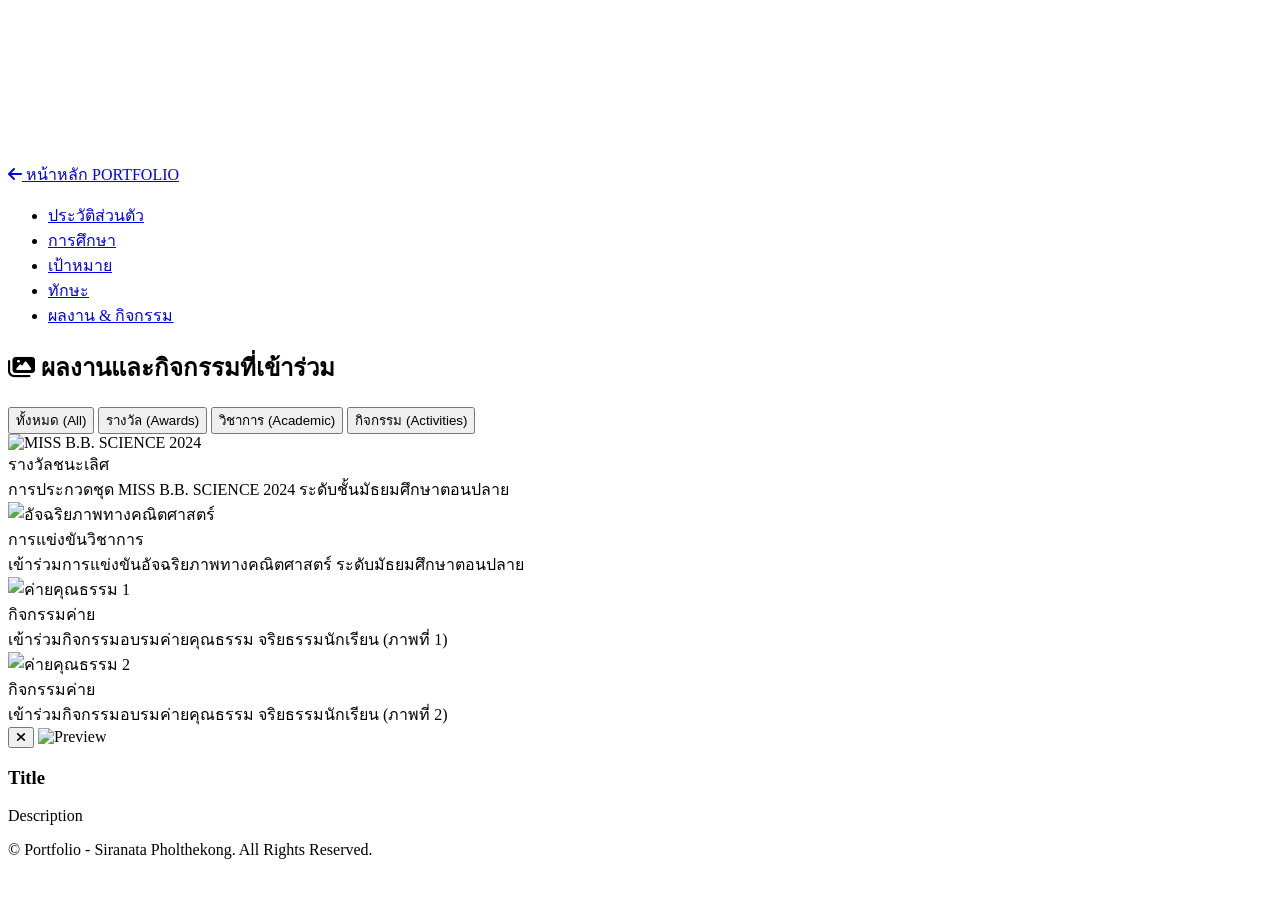
==== activities.html @ c655f11d "Create activities.html" ====
<!DOCTYPE html> <html lang="th"> <head>
<meta charset="UTF-8">
<meta name="viewport" content="width=device-width, initial-scale=1.0">

<title>ผลงานและกิจกรรม - Siranata Pholthekong</title>

<link rel="preconnect" href="https://fonts.googleapis.com">
<link rel="preconnect" href="https://fonts.gstatic.com" crossorigin>

<link href="https://fonts.googleapis.com/css2?family=Cinzel:wght@600;700;800&family=Prompt:ital,wght@0,300;0,400;0,500;0,600;0,700;1,300;1,400&display=swap" rel="stylesheet">

<link rel="stylesheet"
      href="https://cdnjs.cloudflare.com/ajax/libs/font-awesome/6.4.0/css/all.min.css">

<link rel="stylesheet" href="style.css">

</head> <body> <div class="ambient-bg"></div> <canvas id="particleCanvas"></canvas> <header>
<div class="header-left">

    <a href="index.html" class="back-btn">
        <i class="fa-solid fa-arrow-left"></i>
        หน้าหลัก
    </a>

    <a href="index.html" class="logo">
        PORTFOLIO
    </a>

</div>

<ul class="nav-links">

    <li><a href="profile.html">ประวัติส่วนตัว</a></li>
    <li><a href="education.html">การศึกษา</a></li>
    <li><a href="target.html">เป้าหมาย</a></li>
    <li><a href="skills.html">ทักษะ</a></li>
    <li><a href="activities.html">ผลงาน & กิจกรรม</a></li>

</ul>

</header> <div class="container"> <section class="card">
<h2 class="section-title">

    <i class="fa-solid fa-images"></i>

    ผลงานและกิจกรรมที่เข้าร่วม

</h2>

<div class="filter-container">

    <button class="filter-btn active"
            data-filter="all">

        ทั้งหมด (All)

    </button>

    <button class="filter-btn"
            data-filter="award">

        รางวัล (Awards)

    </button>

    <button class="filter-btn"
            data-filter="academic">

        วิชาการ (Academic)

    </button>

    <button class="filter-btn"
            data-filter="activity">

        กิจกรรม (Activities)

    </button>

</div>

<div class="gallery-grid">

    <!-- Item 1 -->

    <div class="activity-card"
         data-category="award"
         onclick="openModal(
            'MISS B.B. SCIENCE 2024',
            'ได้รับรางวัลชนะเลิศการประกวดชุด MISS B.B. SCIENCE 2024 ระดับชั้นมัธยมศึกษาตอนปลาย',
            'images/1788760429156.jpg'
         )">

        <div class="activity-img-box">

            <img src="images/1788760429156.jpg"
                 alt="MISS B.B. SCIENCE 2024">

        </div>

        <div class="activity-body">

            <span class="activity-tag">
                รางวัลชนะเลิศ
            </span>

            <div class="activity-title">
                การประกวดชุด MISS B.B. SCIENCE 2024
                ระดับชั้นมัธยมศึกษาตอนปลาย
            </div>

        </div>

    </div>

    <!-- Item 2 -->

    <div class="activity-card"
         data-category="academic"
         onclick="openModal(
            'การแข่งขันอัจฉริยภาพทางคณิตศาสตร์',
            'เข้าร่วมการแข่งขันอัจฉริยภาพทางคณิตศาสตร์ ระดับชั้นมัธยมศึกษาตอนปลาย',
            'images/1788760428894.jpg'
         )">

        <div class="activity-img-box">

            <img src="images/1788760428894.jpg"
                 alt="อัจฉริยภาพทางคณิตศาสตร์">

        </div>

        <div class="activity-body">

            <span class="activity-tag">
                การแข่งขันวิชาการ
            </span>

            <div class="activity-title">
                เข้าร่วมการแข่งขันอัจฉริยภาพทางคณิตศาสตร์
                ระดับมัธยมศึกษาตอนปลาย
            </div>

        </div>

    </div>

    <!-- Item 3 -->

    <div class="activity-card"
         data-category="activity"
         onclick="openModal(
            'กิจกรรมอบรมค่ายคุณธรรม (ภาพที่ 1)',
            'เข้าร่วมกิจกรรมอบรมค่ายคุณธรรม จริยธรรมนักเรียน',
            'images/1788789154644.jpg'
         )">

        <div class="activity-img-box">

            <img src="images/1788789154644.jpg"
                 alt="ค่ายคุณธรรม 1">

        </div>

        <div class="activity-body">

            <span class="activity-tag">
                กิจกรรมค่าย
            </span>

            <div class="activity-title">
                เข้าร่วมกิจกรรมอบรมค่ายคุณธรรม
                จริยธรรมนักเรียน (ภาพที่ 1)
            </div>

        </div>

    </div>

    <!-- Item 4 -->

    <div class="activity-card"
         data-category="activity"
         onclick="openModal(
            'กิจกรรมอบรมค่ายคุณธรรม (ภาพที่ 2)',
            'เข้าร่วมกิจกรรมอบรมค่ายคุณธรรม จริยธรรมนักเรียน',
            'images/1788789154226.jpg'
         )">

        <div class="activity-img-box">

            <img src="images/1788789154226.jpg"
                 alt="ค่ายคุณธรรม 2">

        </div>

        <div class="activity-body">

            <span class="activity-tag">
                กิจกรรมค่าย
            </span>

            <div class="activity-title">
                เข้าร่วมกิจกรรมอบรมค่ายคุณธรรม
                จริยธรรมนักเรียน (ภาพที่ 2)
            </div>

        </div>

    </div>

</div>

</section> </div> <!-- Modal --> <div class="modal" id="previewModal" onclick="if(event.target === this) closeModal()">
<div class="modal-content">

    <button class="modal-close"
            onclick="closeModal()">

        <i class="fa-solid fa-xmark"></i>

    </button>

    <img id="modalImg"
         class="modal-img"
         src=""
         alt="Preview">

    <div class="modal-body">

        <h3 id="modalTitle">
            Title
        </h3>

        <p id="modalDesc">
            Description
        </p>

    </div>

</div>

</div> <footer>
&copy; Portfolio - Siranata Pholthekong.
All Rights Reserved.

</footer> <script src="script.js"></script> </body> </html>
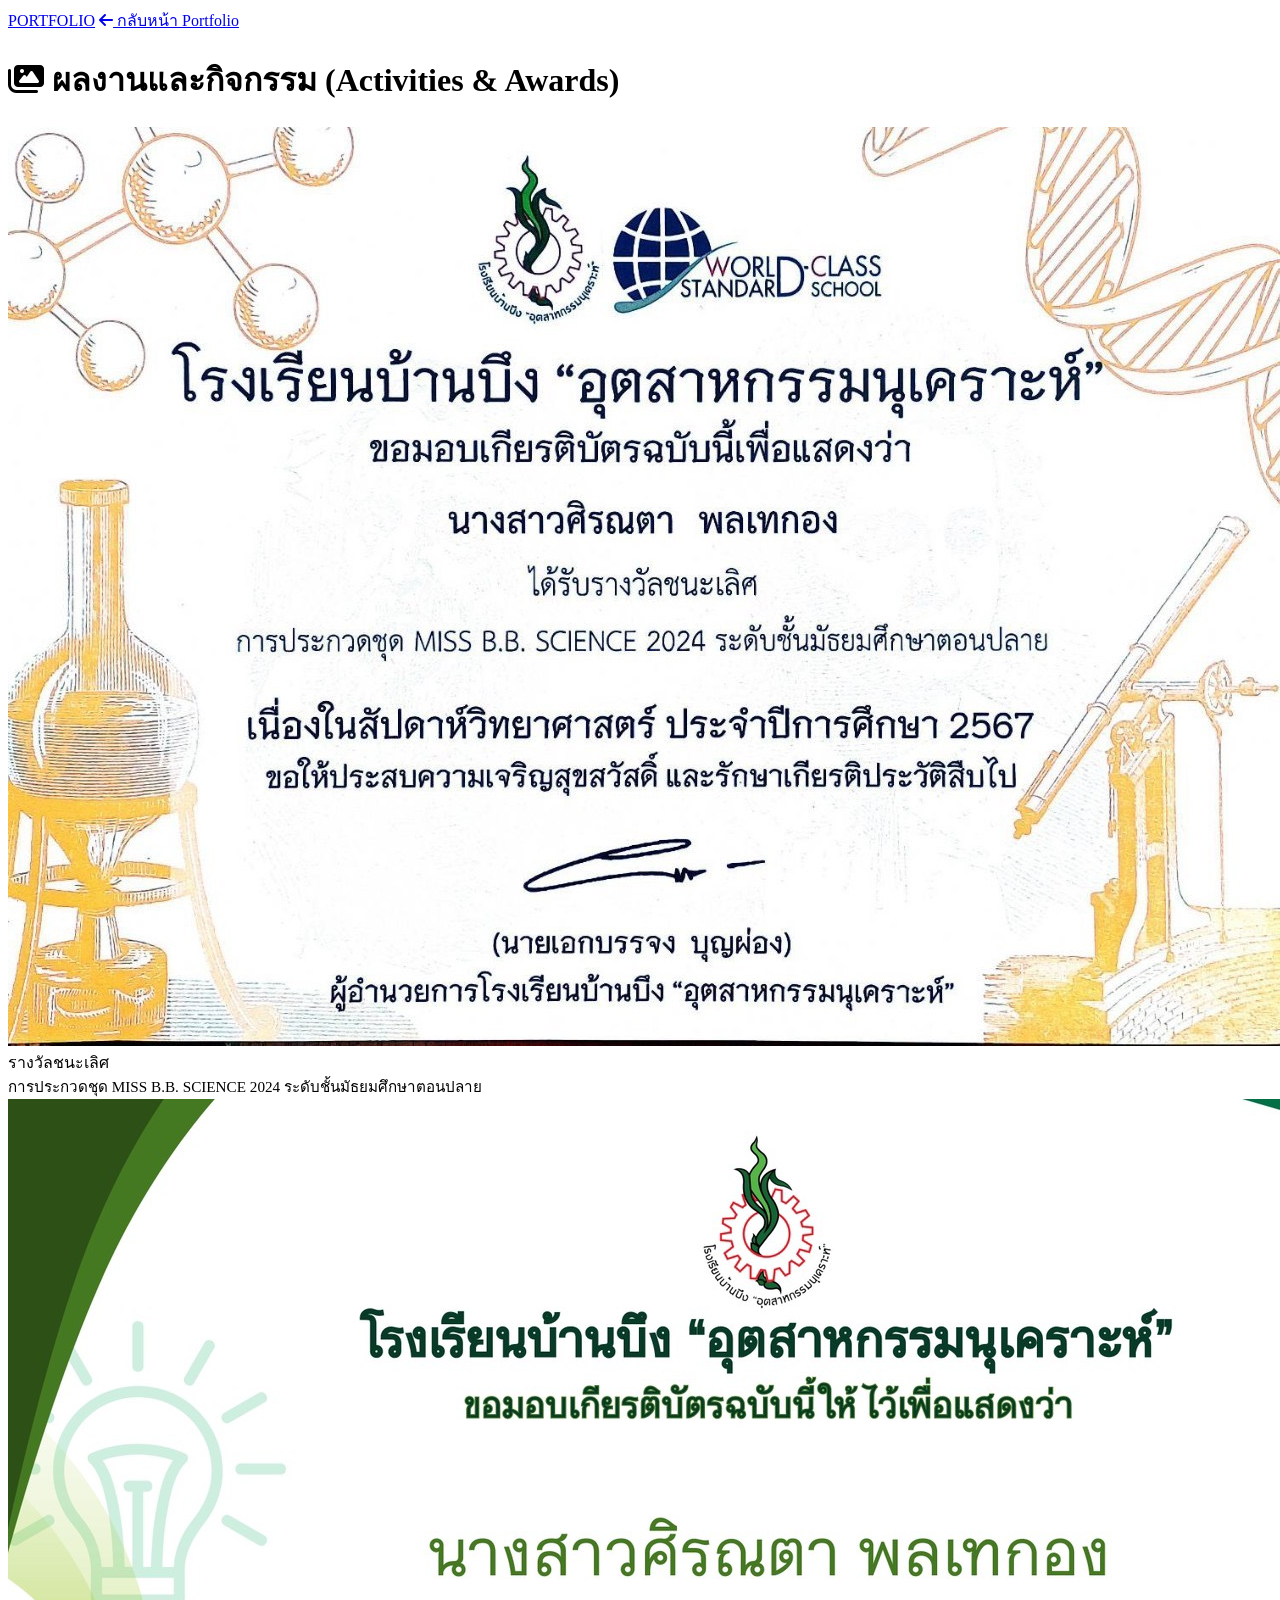
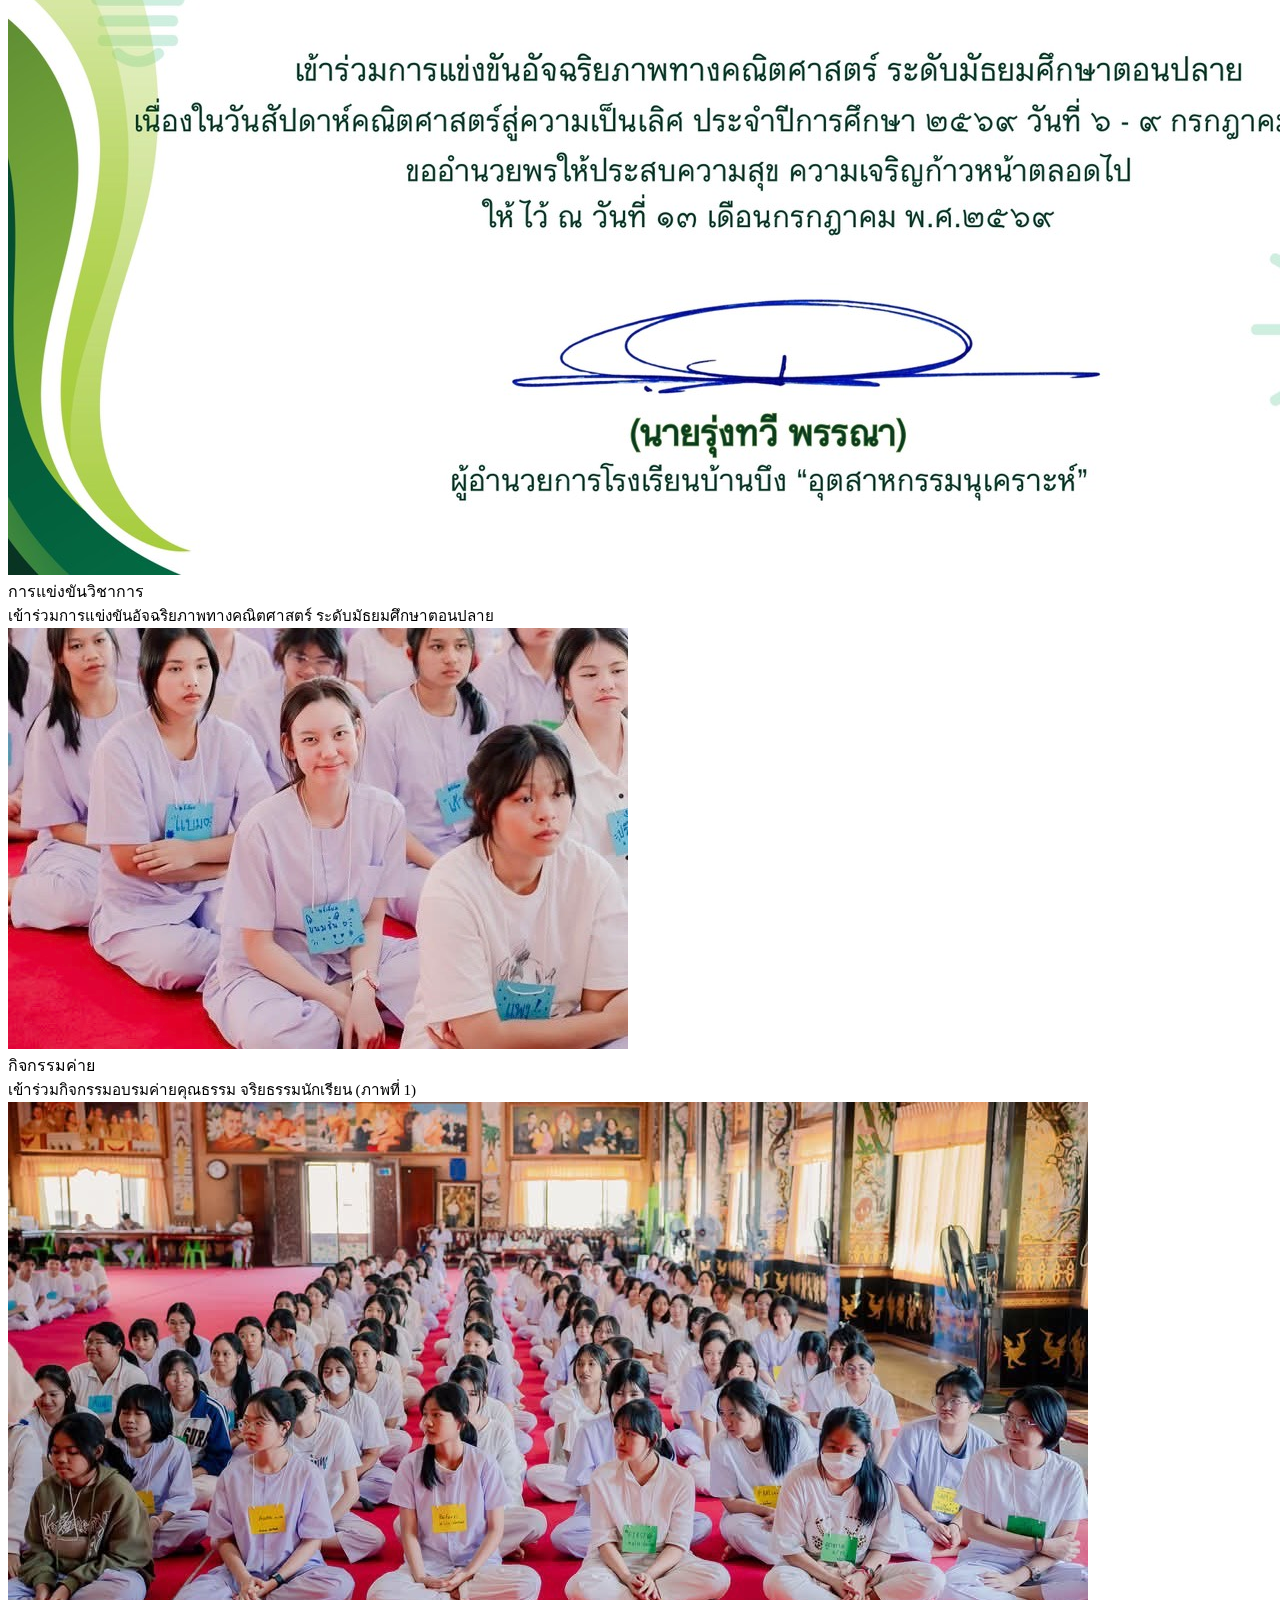
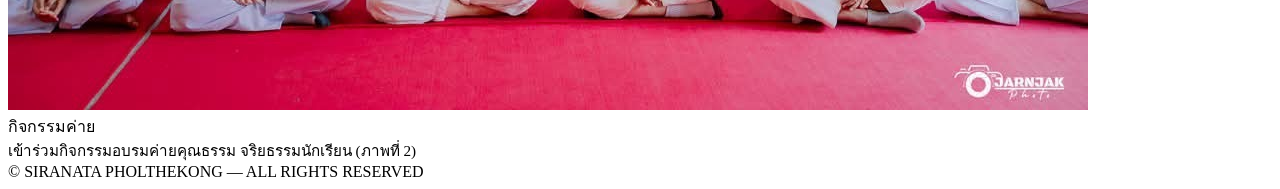
==== commit 08e34bb5: "Create activities.html" ====
--- a/activities.html
+++ b/activities.html
@@ -1,247 +1,54 @@
-<!DOCTYPE html> <html lang="th"> <head>
-<meta charset="UTF-8">
-<meta name="viewport" content="width=device-width, initial-scale=1.0">
+<!DOCTYPE html>
+<html lang="th">
+<head>
+    <meta charset="UTF-8">
+    <meta name="viewport" content="width=device-width, initial-scale=1.0">
+    <title>ผลงานและกิจกรรม - Siranata Pholthekong</title>
+    <link rel="stylesheet" href="https://cdnjs.cloudflare.com/ajax/libs/font-awesome/6.4.0/css/all.min.css">
+    <link rel="stylesheet" href="style.css">
+</head>
+<body>
+    <div class="ambient-glow"></div>
+    <header>
+        <a href="portfolio.html" class="logo">PORTFOLIO</a>
+        <a href="portfolio.html" class="btn-back"><i class="fa-solid fa-arrow-left"></i> กลับหน้า Portfolio</a>
+    </header>
 
-<title>ผลงานและกิจกรรม - Siranata Pholthekong</title>
-
-<link rel="preconnect" href="https://fonts.googleapis.com">
-<link rel="preconnect" href="https://fonts.gstatic.com" crossorigin>
-
-<link href="https://fonts.googleapis.com/css2?family=Cinzel:wght@600;700;800&family=Prompt:ital,wght@0,300;0,400;0,500;0,600;0,700;1,300;1,400&display=swap" rel="stylesheet">
-
-<link rel="stylesheet"
-      href="https://cdnjs.cloudflare.com/ajax/libs/font-awesome/6.4.0/css/all.min.css">
-
-<link rel="stylesheet" href="style.css">
-
-</head> <body> <div class="ambient-bg"></div> <canvas id="particleCanvas"></canvas> <header>
-<div class="header-left">
-
-    <a href="index.html" class="back-btn">
-        <i class="fa-solid fa-arrow-left"></i>
-        หน้าหลัก
-    </a>
-
-    <a href="index.html" class="logo">
-        PORTFOLIO
-    </a>
-
-</div>
-
-<ul class="nav-links">
-
-    <li><a href="profile.html">ประวัติส่วนตัว</a></li>
-    <li><a href="education.html">การศึกษา</a></li>
-    <li><a href="target.html">เป้าหมาย</a></li>
-    <li><a href="skills.html">ทักษะ</a></li>
-    <li><a href="activities.html">ผลงาน & กิจกรรม</a></li>
-
-</ul>
-
-</header> <div class="container"> <section class="card">
-<h2 class="section-title">
-
-    <i class="fa-solid fa-images"></i>
-
-    ผลงานและกิจกรรมที่เข้าร่วม
-
-</h2>
-
-<div class="filter-container">
-
-    <button class="filter-btn active"
-            data-filter="all">
-
-        ทั้งหมด (All)
-
-    </button>
-
-    <button class="filter-btn"
-            data-filter="award">
-
-        รางวัล (Awards)
-
-    </button>
-
-    <button class="filter-btn"
-            data-filter="academic">
-
-        วิชาการ (Academic)
-
-    </button>
-
-    <button class="filter-btn"
-            data-filter="activity">
-
-        กิจกรรม (Activities)
-
-    </button>
-
-</div>
-
-<div class="gallery-grid">
-
-    <!-- Item 1 -->
-
-    <div class="activity-card"
-         data-category="award"
-         onclick="openModal(
-            'MISS B.B. SCIENCE 2024',
-            'ได้รับรางวัลชนะเลิศการประกวดชุด MISS B.B. SCIENCE 2024 ระดับชั้นมัธยมศึกษาตอนปลาย',
-            'images/1788760429156.jpg'
-         )">
-
-        <div class="activity-img-box">
-
-            <img src="images/1788760429156.jpg"
-                 alt="MISS B.B. SCIENCE 2024">
-
+    <div class="container">
+        <div class="detail-card">
+            <h1 class="page-title"><i class="fa-solid fa-images"></i> ผลงานและกิจกรรม (Activities & Awards)</h1>
+            <div class="gallery-grid">
+                <div class="activity-card">
+                    <div class="activity-img-box"><img src="1788760429156.jpg" alt="MISS B.B. SCIENCE 2024"></div>
+                    <div class="activity-body">
+                        <span class="activity-tag">รางวัลชนะเลิศ</span>
+                        <div style="font-size: 0.95rem; font-weight: 500;">การประกวดชุด MISS B.B. SCIENCE 2024 ระดับชั้นมัธยมศึกษาตอนปลาย</div>
+                    </div>
+                </div>
+                <div class="activity-card">
+                    <div class="activity-img-box"><img src="1788760428894.jpg" alt="อัจฉริยภาพทางคณิตศาสตร์"></div>
+                    <div class="activity-body">
+                        <span class="activity-tag">การแข่งขันวิชาการ</span>
+                        <div style="font-size: 0.95rem; font-weight: 500;">เข้าร่วมการแข่งขันอัจฉริยภาพทางคณิตศาสตร์ ระดับมัธยมศึกษาตอนปลาย</div>
+                    </div>
+                </div>
+                <div class="activity-card">
+                    <div class="activity-img-box"><img src="1788789154644.jpg" alt="ค่ายคุณธรรม 1"></div>
+                    <div class="activity-body">
+                        <span class="activity-tag">กิจกรรมค่าย</span>
+                        <div style="font-size: 0.95rem; font-weight: 500;">เข้าร่วมกิจกรรมอบรมค่ายคุณธรรม จริยธรรมนักเรียน (ภาพที่ 1)</div>
+                    </div>
+                </div>
+                <div class="activity-card">
+                    <div class="activity-img-box"><img src="1788789154226.jpg" alt="ค่ายคุณธรรม 2"></div>
+                    <div class="activity-body">
+                        <span class="activity-tag">กิจกรรมค่าย</span>
+                        <div style="font-size: 0.95rem; font-weight: 500;">เข้าร่วมกิจกรรมอบรมค่ายคุณธรรม จริยธรรมนักเรียน (ภาพที่ 2)</div>
+                    </div>
+                </div>
+            </div>
         </div>
-
-        <div class="activity-body">
-
-            <span class="activity-tag">
-                รางวัลชนะเลิศ
-            </span>
-
-            <div class="activity-title">
-                การประกวดชุด MISS B.B. SCIENCE 2024
-                ระดับชั้นมัธยมศึกษาตอนปลาย
-            </div>
-
-        </div>
-
     </div>
-
-    <!-- Item 2 -->
-
-    <div class="activity-card"
-         data-category="academic"
-         onclick="openModal(
-            'การแข่งขันอัจฉริยภาพทางคณิตศาสตร์',
-            'เข้าร่วมการแข่งขันอัจฉริยภาพทางคณิตศาสตร์ ระดับชั้นมัธยมศึกษาตอนปลาย',
-            'images/1788760428894.jpg'
-         )">
-
-        <div class="activity-img-box">
-
-            <img src="images/1788760428894.jpg"
-                 alt="อัจฉริยภาพทางคณิตศาสตร์">
-
-        </div>
-
-        <div class="activity-body">
-
-            <span class="activity-tag">
-                การแข่งขันวิชาการ
-            </span>
-
-            <div class="activity-title">
-                เข้าร่วมการแข่งขันอัจฉริยภาพทางคณิตศาสตร์
-                ระดับมัธยมศึกษาตอนปลาย
-            </div>
-
-        </div>
-
-    </div>
-
-    <!-- Item 3 -->
-
-    <div class="activity-card"
-         data-category="activity"
-         onclick="openModal(
-            'กิจกรรมอบรมค่ายคุณธรรม (ภาพที่ 1)',
-            'เข้าร่วมกิจกรรมอบรมค่ายคุณธรรม จริยธรรมนักเรียน',
-            'images/1788789154644.jpg'
-         )">
-
-        <div class="activity-img-box">
-
-            <img src="images/1788789154644.jpg"
-                 alt="ค่ายคุณธรรม 1">
-
-        </div>
-
-        <div class="activity-body">
-
-            <span class="activity-tag">
-                กิจกรรมค่าย
-            </span>
-
-            <div class="activity-title">
-                เข้าร่วมกิจกรรมอบรมค่ายคุณธรรม
-                จริยธรรมนักเรียน (ภาพที่ 1)
-            </div>
-
-        </div>
-
-    </div>
-
-    <!-- Item 4 -->
-
-    <div class="activity-card"
-         data-category="activity"
-         onclick="openModal(
-            'กิจกรรมอบรมค่ายคุณธรรม (ภาพที่ 2)',
-            'เข้าร่วมกิจกรรมอบรมค่ายคุณธรรม จริยธรรมนักเรียน',
-            'images/1788789154226.jpg'
-         )">
-
-        <div class="activity-img-box">
-
-            <img src="images/1788789154226.jpg"
-                 alt="ค่ายคุณธรรม 2">
-
-        </div>
-
-        <div class="activity-body">
-
-            <span class="activity-tag">
-                กิจกรรมค่าย
-            </span>
-
-            <div class="activity-title">
-                เข้าร่วมกิจกรรมอบรมค่ายคุณธรรม
-                จริยธรรมนักเรียน (ภาพที่ 2)
-            </div>
-
-        </div>
-
-    </div>
-
-</div>
-
-</section> </div> <!-- Modal --> <div class="modal" id="previewModal" onclick="if(event.target === this) closeModal()">
-<div class="modal-content">
-
-    <button class="modal-close"
-            onclick="closeModal()">
-
-        <i class="fa-solid fa-xmark"></i>
-
-    </button>
-
-    <img id="modalImg"
-         class="modal-img"
-         src=""
-         alt="Preview">
-
-    <div class="modal-body">
-
-        <h3 id="modalTitle">
-            Title
-        </h3>
-
-        <p id="modalDesc">
-            Description
-        </p>
-
-    </div>
-
-</div>
-
-</div> <footer>
-&copy; Portfolio - Siranata Pholthekong.
-All Rights Reserved.
-
-</footer> <script src="script.js"></script> </body> </html>
+    <footer>© SIRANATA PHOLTHEKONG — ALL RIGHTS RESERVED</footer>
+</body>
+</html>
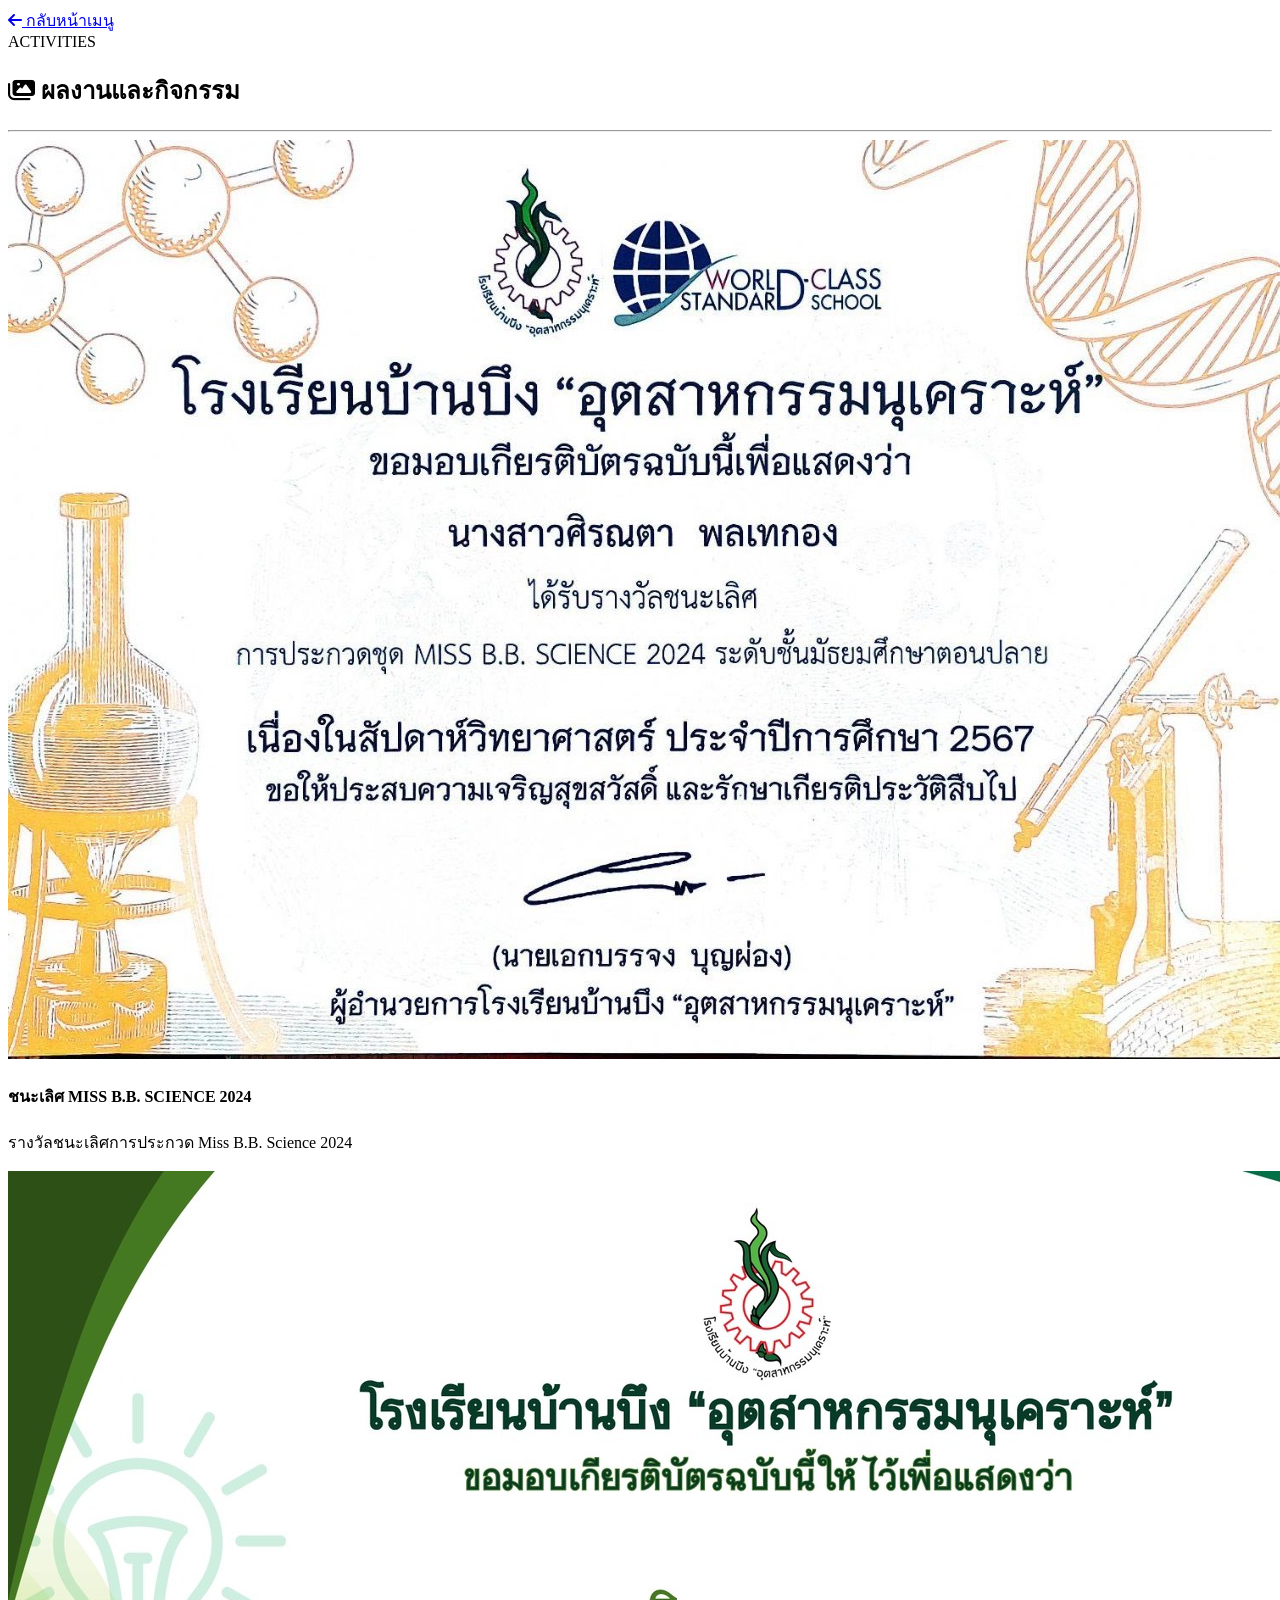
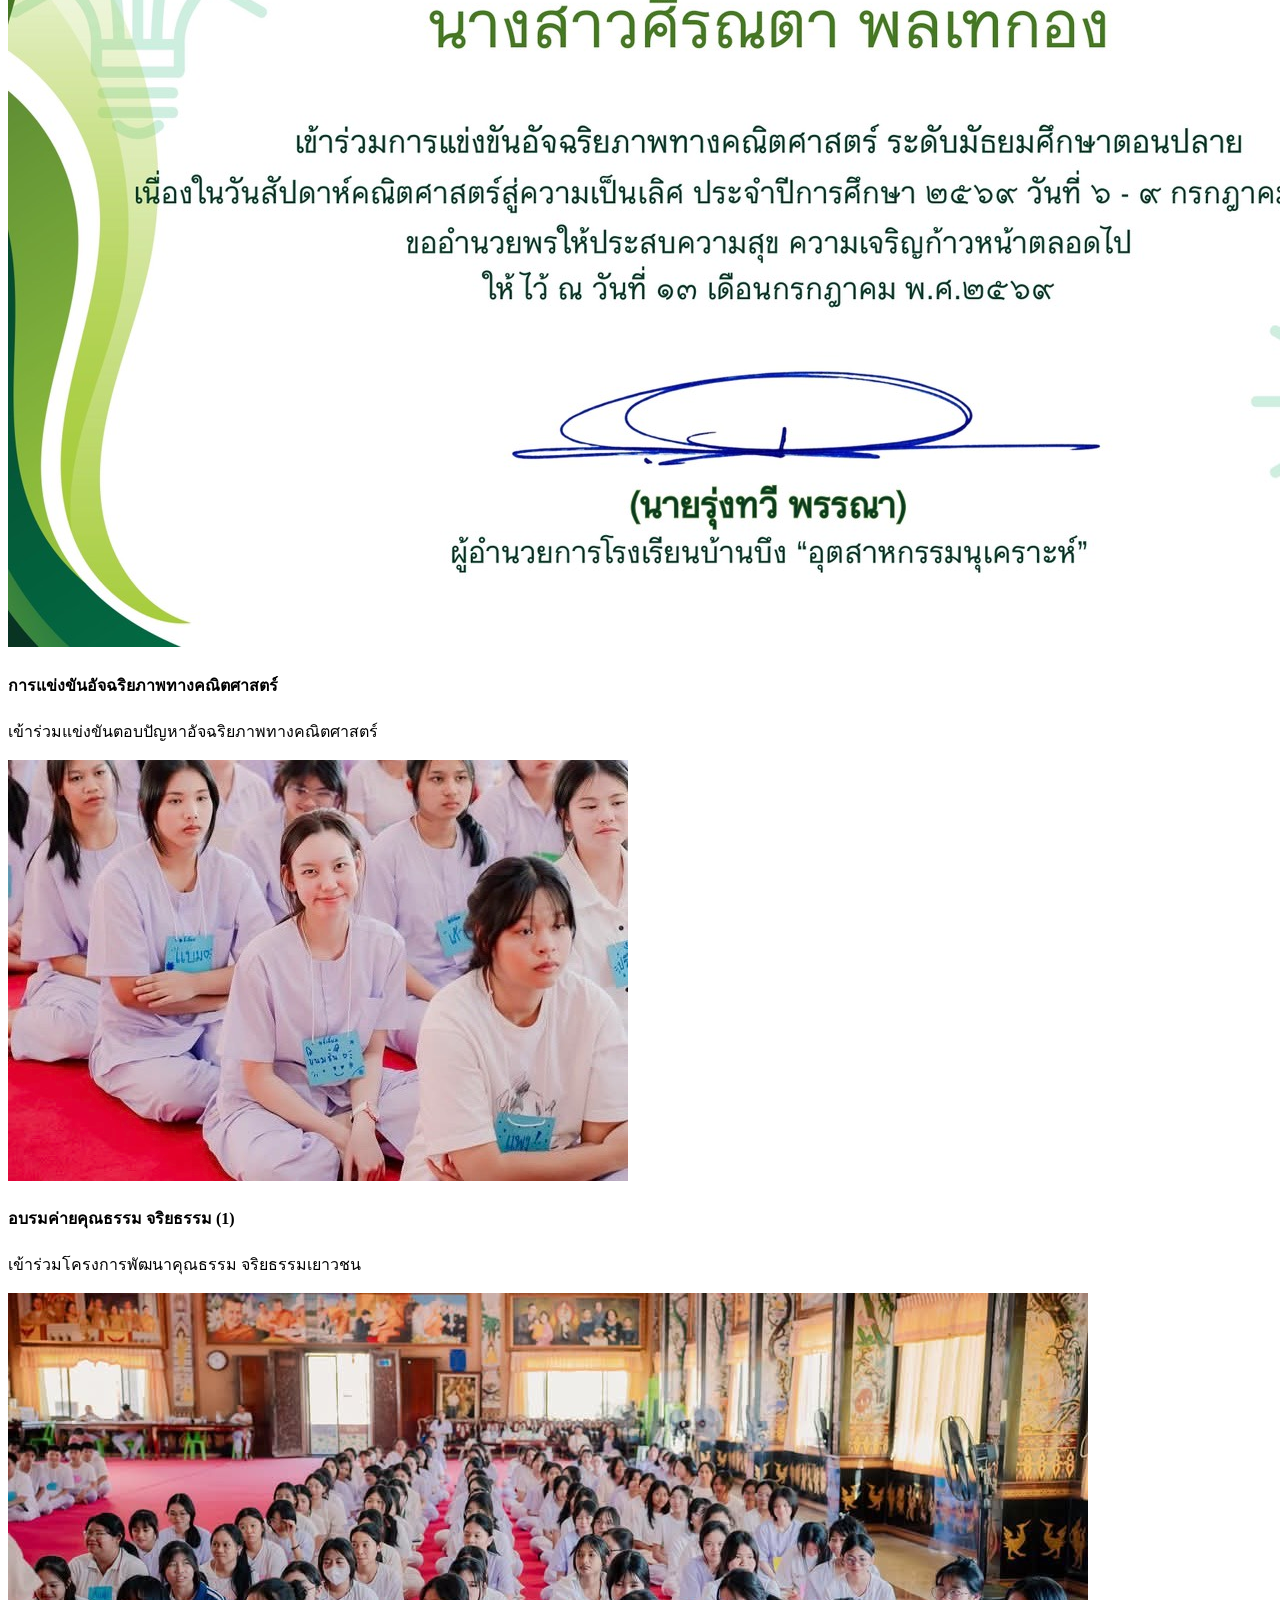
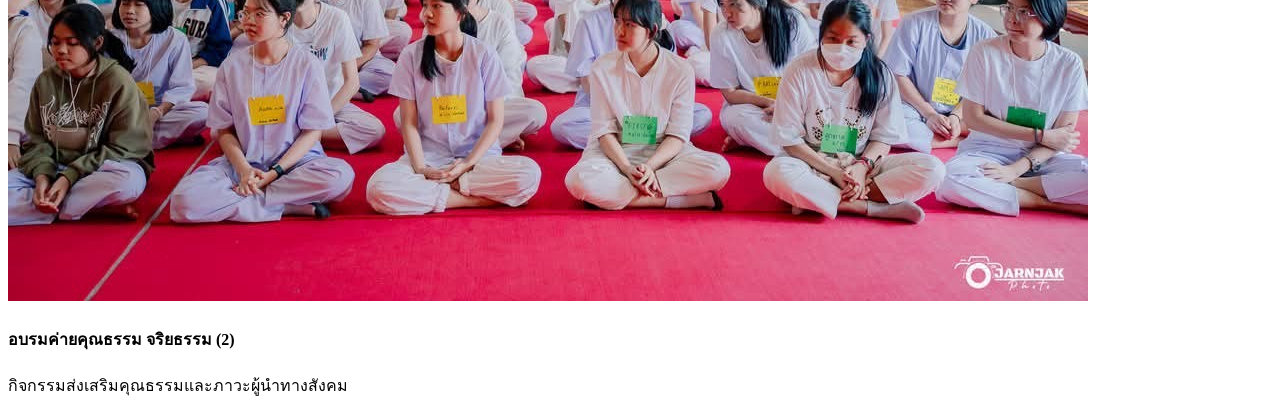
==== commit a76078e4: "Update activities.html" ====
--- a/activities.html
+++ b/activities.html
@@ -3,52 +3,52 @@
 <head>
     <meta charset="UTF-8">
     <meta name="viewport" content="width=device-width, initial-scale=1.0">
-    <title>ผลงานและกิจกรรม - Siranata Pholthekong</title>
+    <title>ผลงานและกิจกรรม - Portfolio</title>
     <link rel="stylesheet" href="https://cdnjs.cloudflare.com/ajax/libs/font-awesome/6.4.0/css/all.min.css">
     <link rel="stylesheet" href="style.css">
 </head>
-<body>
+<body class="detail-page">
     <div class="ambient-glow"></div>
-    <header>
-        <a href="portfolio.html" class="logo">PORTFOLIO</a>
-        <a href="portfolio.html" class="btn-back"><i class="fa-solid fa-arrow-left"></i> กลับหน้า Portfolio</a>
+    <header class="navbar">
+        <a href="portfolio.html" class="logo"><i class="fa-solid fa-arrow-left"></i> กลับหน้าเมนู</a>
+        <div class="nav-title">ACTIVITIES</div>
     </header>
 
-    <div class="container">
+    <main class="content-container">
         <div class="detail-card">
-            <h1 class="page-title"><i class="fa-solid fa-images"></i> ผลงานและกิจกรรม (Activities & Awards)</h1>
-            <div class="gallery-grid">
-                <div class="activity-card">
-                    <div class="activity-img-box"><img src="1788760429156.jpg" alt="MISS B.B. SCIENCE 2024"></div>
-                    <div class="activity-body">
-                        <span class="activity-tag">รางวัลชนะเลิศ</span>
-                        <div style="font-size: 0.95rem; font-weight: 500;">การประกวดชุด MISS B.B. SCIENCE 2024 ระดับชั้นมัธยมศึกษาตอนปลาย</div>
+            <h2><i class="fa-solid fa-images"></i> ผลงานและกิจกรรม</h2>
+            <hr class="divider">
+            <div class="gallery-full">
+                <div class="act-card">
+                    <img src="1788760429156.jpg" alt="MISS B.B. SCIENCE 2024">
+                    <div class="act-info">
+                        <h4>ชนะเลิศ MISS B.B. SCIENCE 2024</h4>
+                        <p>รางวัลชนะเลิศการประกวด Miss B.B. Science 2024</p>
                     </div>
                 </div>
-                <div class="activity-card">
-                    <div class="activity-img-box"><img src="1788760428894.jpg" alt="อัจฉริยภาพทางคณิตศาสตร์"></div>
-                    <div class="activity-body">
-                        <span class="activity-tag">การแข่งขันวิชาการ</span>
-                        <div style="font-size: 0.95rem; font-weight: 500;">เข้าร่วมการแข่งขันอัจฉริยภาพทางคณิตศาสตร์ ระดับมัธยมศึกษาตอนปลาย</div>
+                <div class="act-card">
+                    <img src="1788760428894.jpg" alt="อัจฉริยภาพทางคณิตศาสตร์">
+                    <div class="act-info">
+                        <h4>การแข่งขันอัจฉริยภาพทางคณิตศาสตร์</h4>
+                        <p>เข้าร่วมแข่งขันตอบปัญหาอัจฉริยภาพทางคณิตศาสตร์</p>
                     </div>
                 </div>
-                <div class="activity-card">
-                    <div class="activity-img-box"><img src="1788789154644.jpg" alt="ค่ายคุณธรรม 1"></div>
-                    <div class="activity-body">
-                        <span class="activity-tag">กิจกรรมค่าย</span>
-                        <div style="font-size: 0.95rem; font-weight: 500;">เข้าร่วมกิจกรรมอบรมค่ายคุณธรรม จริยธรรมนักเรียน (ภาพที่ 1)</div>
+                <div class="act-card">
+                    <img src="1788789154644.jpg" alt="ค่ายคุณธรรม 1">
+                    <div class="act-info">
+                        <h4>อบรมค่ายคุณธรรม จริยธรรม (1)</h4>
+                        <p>เข้าร่วมโครงการพัฒนาคุณธรรม จริยธรรมเยาวชน</p>
                     </div>
                 </div>
-                <div class="activity-card">
-                    <div class="activity-img-box"><img src="1788789154226.jpg" alt="ค่ายคุณธรรม 2"></div>
-                    <div class="activity-body">
-                        <span class="activity-tag">กิจกรรมค่าย</span>
-                        <div style="font-size: 0.95rem; font-weight: 500;">เข้าร่วมกิจกรรมอบรมค่ายคุณธรรม จริยธรรมนักเรียน (ภาพที่ 2)</div>
+                <div class="act-card">
+                    <img src="1788789154226.jpg" alt="ค่ายคุณธรรม 2">
+                    <div class="act-info">
+                        <h4>อบรมค่ายคุณธรรม จริยธรรม (2)</h4>
+                        <p>กิจกรรมส่งเสริมคุณธรรมและภาวะผู้นำทางสังคม</p>
                     </div>
                 </div>
             </div>
         </div>
-    </div>
-    <footer>© SIRANATA PHOLTHEKONG — ALL RIGHTS RESERVED</footer>
+    </main>
 </body>
 </html>
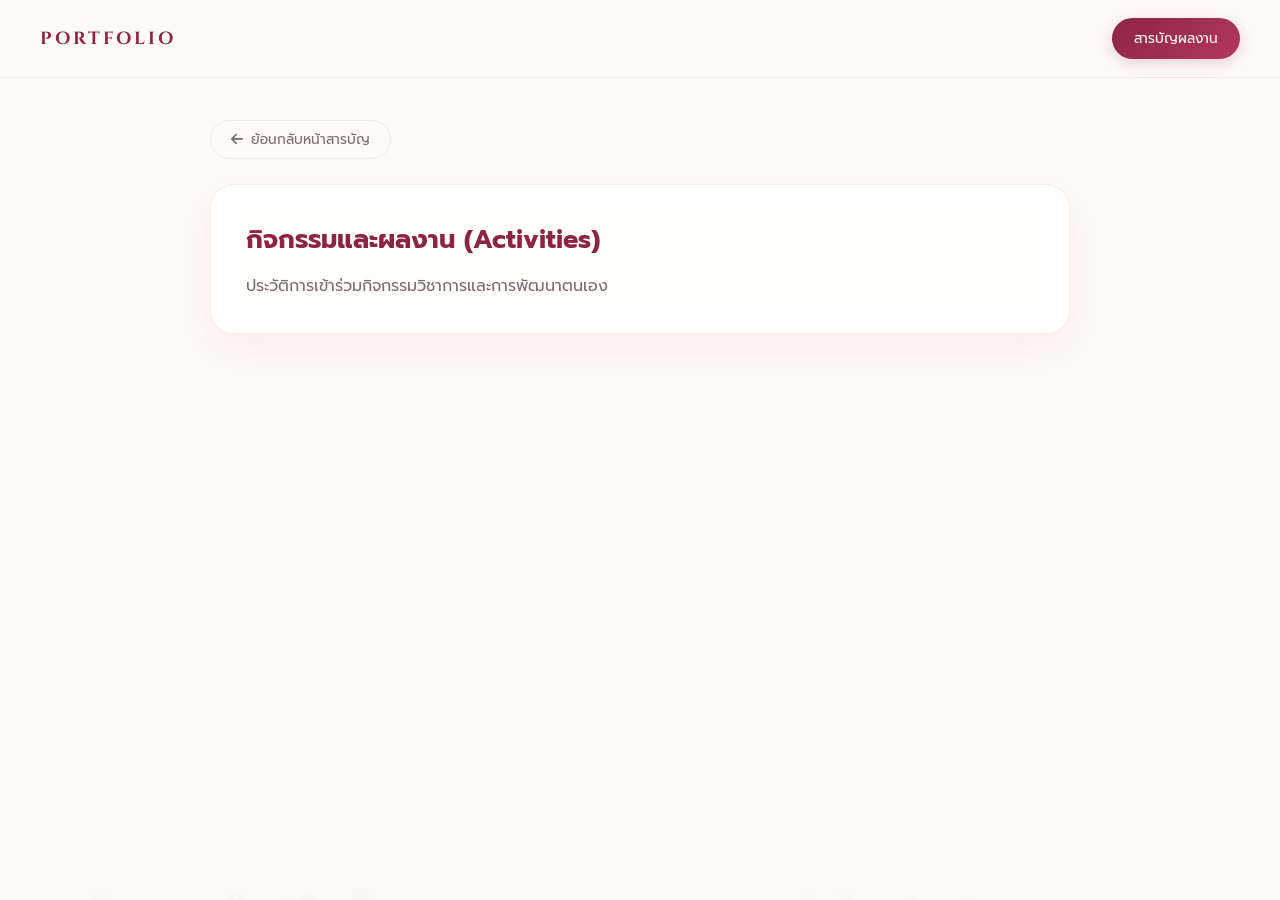
==== commit ae6884d3: "Update activities.html" ====
--- a/activities.html
+++ b/activities.html
@@ -3,52 +3,44 @@
 <head>
     <meta charset="UTF-8">
     <meta name="viewport" content="width=device-width, initial-scale=1.0">
-    <title>ผลงานและกิจกรรม - Portfolio</title>
+    <title>กิจกรรมและผลงาน - PORTFOLIO</title>
+    <link href="https://fonts.googleapis.com/css2?family=Cinzel:wght@500;700&family=Prompt:wght@300;400;500;600&display=swap" rel="stylesheet">
     <link rel="stylesheet" href="https://cdnjs.cloudflare.com/ajax/libs/font-awesome/6.4.0/css/all.min.css">
-    <link rel="stylesheet" href="style.css">
+    <link rel="stylesheet" href="stlye.css">
 </head>
-<body class="detail-page">
-    <div class="ambient-glow"></div>
-    <header class="navbar">
-        <a href="portfolio.html" class="logo"><i class="fa-solid fa-arrow-left"></i> กลับหน้าเมนู</a>
-        <div class="nav-title">ACTIVITIES</div>
+<body>
+    <canvas id="particleCanvas"></canvas>
+    <header>
+        <a href="index.html" class="brand-logo">PORTFOLIO</a>
+        <a href="portfolio.html" class="action-btn">สารบัญผลงาน</a>
     </header>
 
-    <main class="content-container">
-        <div class="detail-card">
-            <h2><i class="fa-solid fa-images"></i> ผลงานและกิจกรรม</h2>
-            <hr class="divider">
-            <div class="gallery-full">
-                <div class="act-card">
-                    <img src="1788760429156.jpg" alt="MISS B.B. SCIENCE 2024">
-                    <div class="act-info">
-                        <h4>ชนะเลิศ MISS B.B. SCIENCE 2024</h4>
-                        <p>รางวัลชนะเลิศการประกวด Miss B.B. Science 2024</p>
-                    </div>
-                </div>
-                <div class="act-card">
-                    <img src="1788760428894.jpg" alt="อัจฉริยภาพทางคณิตศาสตร์">
-                    <div class="act-info">
-                        <h4>การแข่งขันอัจฉริยภาพทางคณิตศาสตร์</h4>
-                        <p>เข้าร่วมแข่งขันตอบปัญหาอัจฉริยภาพทางคณิตศาสตร์</p>
-                    </div>
-                </div>
-                <div class="act-card">
-                    <img src="1788789154644.jpg" alt="ค่ายคุณธรรม 1">
-                    <div class="act-info">
-                        <h4>อบรมค่ายคุณธรรม จริยธรรม (1)</h4>
-                        <p>เข้าร่วมโครงการพัฒนาคุณธรรม จริยธรรมเยาวชน</p>
-                    </div>
-                </div>
-                <div class="act-card">
-                    <img src="1788789154226.jpg" alt="ค่ายคุณธรรม 2">
-                    <div class="act-info">
-                        <h4>อบรมค่ายคุณธรรม จริยธรรม (2)</h4>
-                        <p>กิจกรรมส่งเสริมคุณธรรมและภาวะผู้นำทางสังคม</p>
-                    </div>
-                </div>
+    <div class="main-wrapper">
+        <div class="page-container">
+            <a href="portfolio.html" class="btn-back"><i class="fa-solid fa-arrow-left"></i> ย้อนกลับหน้าสารบัญ</a>
+            
+            <div class="content-card-box">
+                <h2 style="color: var(--primary); margin-bottom: 15px; font-size: 1.6rem;">กิจกรรมและผลงาน (Activities)</h2>
+                <p style="color: var(--text-muted);">ประวัติการเข้าร่วมกิจกรรมวิชาการและการพัฒนาตนเอง</p>
             </div>
         </div>
-    </main>
+    </div>
+
+    <script>
+        const canvas = document.getElementById('particleCanvas');
+        const ctx = canvas.getContext('2d');
+        let particles = [];
+        function resizeCanvas() { canvas.width = window.innerWidth; canvas.height = window.innerHeight; }
+        window.addEventListener('resize', resizeCanvas); resizeCanvas();
+        class Particle {
+            constructor() { this.reset(); }
+            reset() { this.x = Math.random() * canvas.width; this.y = canvas.height + Math.random() * 100; this.radius = Math.random() * 2.5 + 1; this.speedY = Math.random() * 0.4 + 0.15; this.alpha = Math.random() * 0.5 + 0.2; }
+            update() { this.y -= this.speedY; if (this.y < -10) this.reset(); }
+            draw() { ctx.beginPath(); ctx.arc(this.x, this.y, this.radius, 0, Math.PI * 2); ctx.fillStyle = `rgba(255, 255, 255, ${this.alpha})`; ctx.shadowBlur = 8; ctx.shadowColor = 'rgba(197, 160, 89, 0.4)'; ctx.fill(); }
+        }
+        for (let i = 0; i < 45; i++) particles.push(new Particle());
+        function animate() { ctx.clearRect(0, 0, canvas.width, canvas.height); particles.forEach(p => { p.update(); p.draw(); }); requestAnimationFrame(animate); }
+        animate();
+    </script>
 </body>
 </html>
--- a/stlye.css
+++ b/stlye.css
@@ -0,0 +1,345 @@
+:root {
+    --bg-base: #fdfaf7;
+    --primary: #8C2443;
+    --primary-light: #b3395b;
+    --accent-gold: #c5a059;
+    --text-main: #2C2224;
+    --text-muted: #7A6B6E;
+    --card-bg: rgba(255, 255, 255, 0.88);
+    --border-color: rgba(140, 36, 67, 0.08);
+    --shadow-soft: 0 15px 35px rgba(140, 36, 67, 0.05);
+}
+
+* {
+    margin: 0;
+    padding: 0;
+    box-sizing: border-box;
+    font-family: 'Prompt', sans-serif;
+    scroll-behavior: smooth;
+}
+
+body {
+    background-color: var(--bg-base);
+    color: var(--text-main);
+    overflow-x: hidden;
+    position: relative;
+    min-height: 100vh;
+}
+
+/* Canvas Background */
+#particleCanvas {
+    position: fixed;
+    top: 0;
+    left: 0;
+    width: 100%;
+    height: 100%;
+    pointer-events: none;
+    z-index: 1;
+}
+
+/* Header Navbar */
+header {
+    position: fixed;
+    top: 0;
+    left: 0;
+    width: 100%;
+    padding: 18px 40px;
+    display: flex;
+    justify-content: space-between;
+    align-items: center;
+    z-index: 100;
+    background: rgba(253, 250, 247, 0.85);
+    backdrop-filter: blur(10px);
+    border-bottom: 1px solid var(--border-color);
+}
+
+.brand-logo {
+    font-family: 'Cinzel', serif;
+    font-weight: 700;
+    letter-spacing: 3px;
+    color: var(--primary);
+    font-size: 1.1rem;
+    text-decoration: none;
+}
+
+.action-btn {
+    background: linear-gradient(135deg, var(--primary), var(--primary-light));
+    color: #fff;
+    padding: 10px 22px;
+    border-radius: 30px;
+    text-decoration: none;
+    font-size: 0.85rem;
+    font-weight: 400;
+    box-shadow: 0 4px 15px rgba(140, 36, 67, 0.2);
+    transition: all 0.3s ease;
+    display: inline-flex;
+    align-items: center;
+    gap: 8px;
+}
+
+.action-btn:hover {
+    transform: translateY(-2px);
+    box-shadow: 0 6px 20px rgba(140, 36, 67, 0.3);
+}
+
+/* Container */
+.main-wrapper {
+    position: relative;
+    z-index: 10;
+}
+
+/* HERO INDEX PAGE */
+.hero-section {
+    height: 100vh;
+    display: flex;
+    flex-direction: column;
+    justify-content: center;
+    align-items: center;
+    text-align: center;
+    padding: 0 20px;
+}
+
+.hero-name-th {
+    font-size: 2.8rem;
+    font-weight: 600;
+    color: var(--text-main);
+    margin-bottom: 6px;
+}
+
+.hero-name-en {
+    font-family: 'Cinzel', serif;
+    font-size: 1.25rem;
+    letter-spacing: 6px;
+    color: var(--accent-gold);
+    margin-bottom: 28px;
+    font-weight: 500;
+}
+
+.school-badge {
+    background: rgba(255, 255, 255, 0.9);
+    border: 1px solid rgba(140, 36, 67, 0.12);
+    padding: 10px 24px;
+    border-radius: 50px;
+    color: var(--primary);
+    font-size: 0.95rem;
+    display: inline-flex;
+    align-items: center;
+    gap: 10px;
+}
+
+.scroll-down-hint {
+    position: absolute;
+    bottom: 40px;
+    display: flex;
+    flex-direction: column;
+    align-items: center;
+    gap: 10px;
+    color: var(--primary-light);
+    font-size: 0.75rem;
+    letter-spacing: 2px;
+    font-family: 'Cinzel', serif;
+    text-decoration: none;
+}
+
+.scroll-down-icon {
+    width: 32px;
+    height: 32px;
+    border-radius: 50%;
+    background: #fff;
+    border: 1px solid rgba(140, 36, 67, 0.15);
+    display: flex;
+    align-items: center;
+    justify-content: center;
+    color: var(--primary);
+}
+
+/* PORTFOLIO & SUBPAGES CONTENT */
+.page-container {
+    padding: 120px 20px 80px;
+    max-width: 900px;
+    margin: 0 auto;
+}
+
+.profile-card-header {
+    background: var(--card-bg);
+    border: 1px solid var(--border-color);
+    border-radius: 24px;
+    padding: 30px;
+    display: flex;
+    align-items: center;
+    gap: 25px;
+    box-shadow: var(--shadow-soft);
+    backdrop-filter: blur(15px);
+    margin-bottom: 40px;
+}
+
+.profile-img-wrap {
+    width: 90px;
+    height: 90px;
+    border-radius: 50%;
+    padding: 3px;
+    background: linear-gradient(135deg, var(--accent-gold), var(--primary-light));
+    flex-shrink: 0;
+}
+
+.profile-img-wrap img {
+    width: 100%;
+    height: 100%;
+    border-radius: 50%;
+    object-fit: cover;
+    border: 2px solid #fff;
+}
+
+.section-title-wrap {
+    text-align: center;
+    margin-bottom: 35px;
+}
+
+.section-tag {
+    font-family: 'Cinzel', serif;
+    color: var(--accent-gold);
+    font-size: 0.8rem;
+    letter-spacing: 3px;
+    display: block;
+    margin-bottom: 6px;
+}
+
+.section-main-title {
+    font-size: 1.8rem;
+    font-weight: 600;
+}
+
+/* Menu Grid */
+.directory-grid {
+    display: grid;
+    grid-template-columns: 1fr;
+    gap: 18px;
+}
+
+.menu-card {
+    background: var(--card-bg);
+    border: 1px solid var(--border-color);
+    border-radius: 20px;
+    padding: 24px 30px;
+    display: flex;
+    align-items: center;
+    justify-content: space-between;
+    text-decoration: none;
+    color: inherit;
+    box-shadow: var(--shadow-soft);
+    backdrop-filter: blur(15px);
+    transition: all 0.3s ease;
+}
+
+.menu-card:hover {
+    transform: translateY(-3px);
+    border-color: rgba(140, 36, 67, 0.3);
+    box-shadow: 0 15px 30px rgba(140, 36, 67, 0.08);
+}
+
+.card-left {
+    display: flex;
+    align-items: center;
+    gap: 20px;
+}
+
+.card-icon-box {
+    width: 50px;
+    height: 50px;
+    border-radius: 14px;
+    background: rgba(140, 36, 67, 0.05);
+    color: var(--primary);
+    display: flex;
+    align-items: center;
+    justify-content: center;
+    font-size: 1.2rem;
+}
+
+.card-num {
+    font-family: 'Cinzel', serif;
+    font-size: 0.75rem;
+    color: var(--accent-gold);
+    letter-spacing: 1px;
+}
+
+.card-title {
+    font-size: 1.2rem;
+    font-weight: 600;
+}
+
+.card-desc {
+    font-size: 0.85rem;
+    color: var(--text-muted);
+}
+
+.card-action-link {
+    font-size: 0.85rem;
+    color: var(--primary);
+    font-weight: 500;
+    display: flex;
+    align-items: center;
+    gap: 6px;
+}
+
+/* Sub-page Specific */
+.btn-back {
+    background: transparent;
+    border: 1px solid var(--border-color);
+    padding: 8px 20px;
+    border-radius: 30px;
+    color: var(--text-muted);
+    font-size: 0.85rem;
+    text-decoration: none;
+    display: inline-flex;
+    align-items: center;
+    gap: 8px;
+    margin-bottom: 25px;
+    transition: all 0.2s ease;
+}
+
+.btn-back:hover {
+    color: var(--primary);
+    background: #fff;
+    border-color: var(--primary);
+}
+
+.content-card-box {
+    background: var(--card-bg);
+    border: 1px solid var(--border-color);
+    border-radius: 24px;
+    padding: 35px;
+    box-shadow: var(--shadow-soft);
+    backdrop-filter: blur(15px);
+}
+
+.info-grid {
+    display: grid;
+    grid-template-columns: repeat(auto-fit, minmax(220px, 1fr));
+    gap: 16px;
+}
+
+.info-item {
+    padding: 16px;
+    background: rgba(255, 255, 255, 0.7);
+    border-radius: 14px;
+    border: 1px solid rgba(0,0,0,0.03);
+}
+
+.info-label {
+    font-size: 0.8rem;
+    color: var(--text-muted);
+    margin-bottom: 4px;
+}
+
+.info-value {
+    font-size: 1rem;
+    font-weight: 500;
+    color: var(--text-main);
+}
+
+@media (max-width: 768px) {
+    .hero-name-th { font-size: 2rem; }
+    .hero-name-en { font-size: 1rem; }
+    .profile-card-header { flex-direction: column; text-align: center; }
+    .card-desc { display: none; }
+}
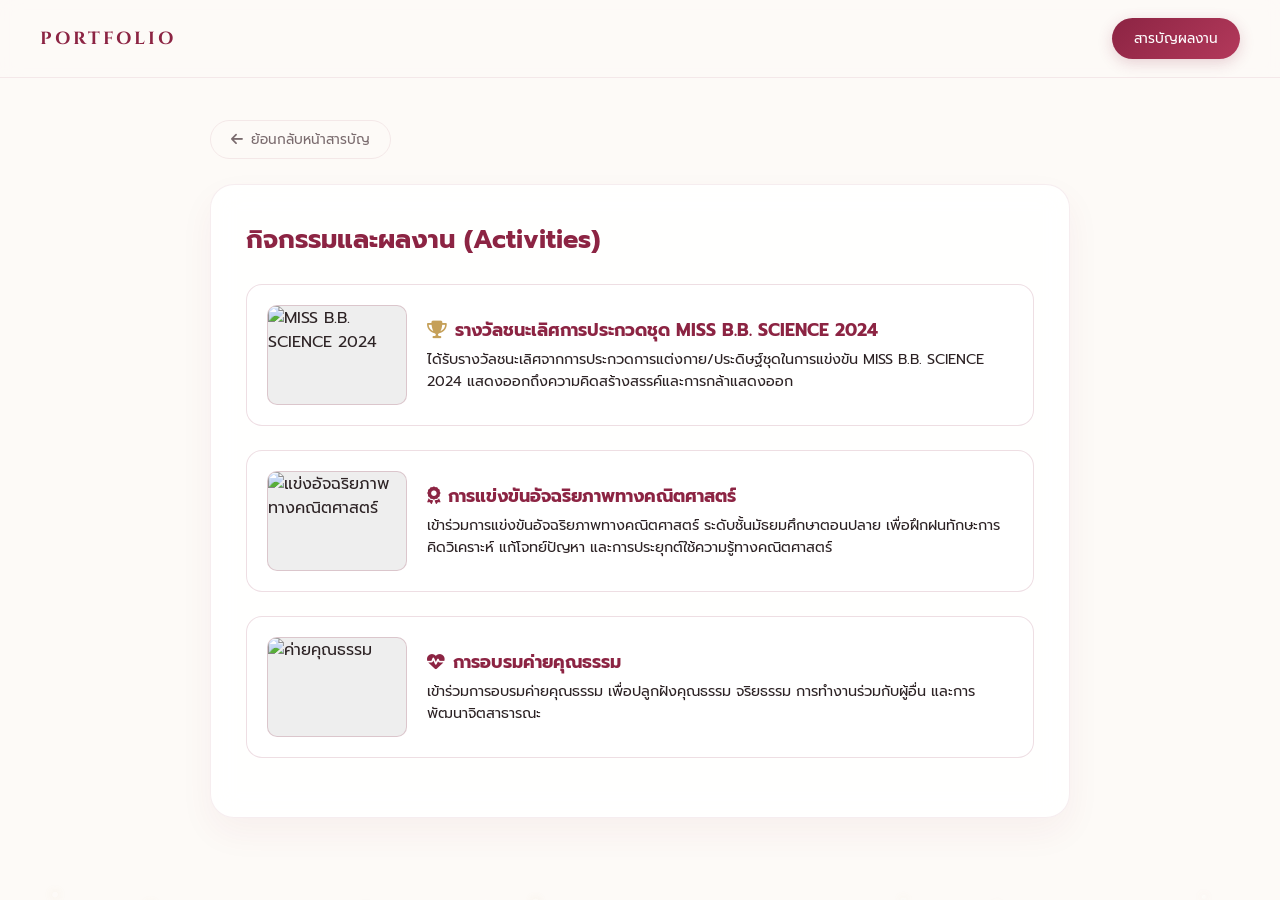
==== commit 77f21bf4: "Update activities.html" ====
--- a/activities.html
+++ b/activities.html
@@ -7,6 +7,47 @@
     <link href="https://fonts.googleapis.com/css2?family=Cinzel:wght@500;700&family=Prompt:wght@300;400;500;600&display=swap" rel="stylesheet">
     <link rel="stylesheet" href="https://cdnjs.cloudflare.com/ajax/libs/font-awesome/6.4.0/css/all.min.css">
     <link rel="stylesheet" href="stlye.css">
+    <style>
+        .activity-card {
+            background: rgba(255, 255, 255, 0.7);
+            border: 1px solid rgba(140, 36, 67, 0.15);
+            border-radius: 16px;
+            padding: 20px;
+            margin-bottom: 24px;
+            display: flex;
+            gap: 20px;
+            align-items: center;
+        }
+        .activity-img {
+            width: 140px;
+            height: 100px;
+            object-fit: cover;
+            border-radius: 10px;
+            border: 1px solid rgba(140, 36, 67, 0.2);
+            flex-shrink: 0;
+            background-color: #eee;
+        }
+        .activity-details h3 {
+            font-size: 1.1rem;
+            color: var(--primary);
+            margin-bottom: 6px;
+        }
+        .activity-details p {
+            font-size: 0.9rem;
+            color: var(--text-main);
+            line-height: 1.5;
+        }
+        @media (max-width: 600px) {
+            .activity-card {
+                flex-direction: column;
+                text-align: center;
+            }
+            .activity-img {
+                width: 100%;
+                height: 160px;
+            }
+        }
+    </style>
 </head>
 <body>
     <canvas id="particleCanvas"></canvas>
@@ -20,8 +61,38 @@
             <a href="portfolio.html" class="btn-back"><i class="fa-solid fa-arrow-left"></i> ย้อนกลับหน้าสารบัญ</a>
             
             <div class="content-card-box">
-                <h2 style="color: var(--primary); margin-bottom: 15px; font-size: 1.6rem;">กิจกรรมและผลงาน (Activities)</h2>
-                <p style="color: var(--text-muted);">ประวัติการเข้าร่วมกิจกรรมวิชาการและการพัฒนาตนเอง</p>
+                <h2 style="color: var(--primary); margin-bottom: 25px; font-size: 1.6rem;">กิจกรรมและผลงาน (Activities)</h2>
+                
+                <!-- กิจกรรมที่ 1 -->
+                <div class="activity-card">
+                    <!-- บรรทัดที่ 42: แก้ไขชื่อไฟล์รูปภาพตรง src="..." -->
+                    <img src="https://via.placeholder.com/300x200?text=MISS+B.B.+SCIENCE" alt="MISS B.B. SCIENCE 2024" class="activity-img">
+                    <div class="activity-details">
+                        <h3><i class="fa-solid fa-trophy" style="color: var(--accent-gold); margin-right: 8px;"></i>รางวัลชนะเลิศการประกวดชุด MISS B.B. SCIENCE 2024</h3>
+                        <p>ได้รับรางวัลชนะเลิศจากการประกวดการแต่งกาย/ประดิษฐ์ชุดในการแข่งขัน MISS B.B. SCIENCE 2024 แสดงออกถึงความคิดสร้างสรรค์และการกล้าแสดงออก</p>
+                    </div>
+                </div>
+
+                <!-- กิจกรรมที่ 2 -->
+                <div class="activity-card">
+                    <!-- บรรทัดที่ 57: แก้ไขชื่อไฟล์รูปภาพตรง src="..." -->
+                    <img src="https://via.placeholder.com/300x200?text=Math+Competition" alt="แข่งอัจฉริยภาพทางคณิตศาสตร์" class="activity-img">
+                    <div class="activity-details">
+                        <h3><i class="fa-solid fa-award" style="color: var(--primary); margin-right: 8px;"></i>การแข่งขันอัจฉริยภาพทางคณิตศาสตร์</h3>
+                        <p>เข้าร่วมการแข่งขันอัจฉริยภาพทางคณิตศาสตร์ ระดับชั้นมัธยมศึกษาตอนปลาย เพื่อฝึกฝนทักษะการคิดวิเคราะห์ แก้โจทย์ปัญหา และการประยุกต์ใช้ความรู้ทางคณิตศาสตร์</p>
+                    </div>
+                </div>
+
+                <!-- กิจกรรมที่ 3 -->
+                <div class="activity-card">
+                    <!-- บรรทัดที่ 72: แก้ไขชื่อไฟล์รูปภาพตรง src="..." -->
+                    <img src="https://via.placeholder.com/300x200?text=Ethics+Camp" alt="ค่ายคุณธรรม" class="activity-img">
+                    <div class="activity-details">
+                        <h3><i class="fa-solid fa-heart-pulse" style="color: var(--primary); margin-right: 8px;"></i>การอบรมค่ายคุณธรรม</h3>
+                        <p>เข้าร่วมการอบรมค่ายคุณธรรม เพื่อปลูกฝังคุณธรรม จริยธรรม การทำงานร่วมกับผู้อื่น และการพัฒนาจิตสาธารณะ</p>
+                    </div>
+                </div>
+
             </div>
         </div>
     </div>
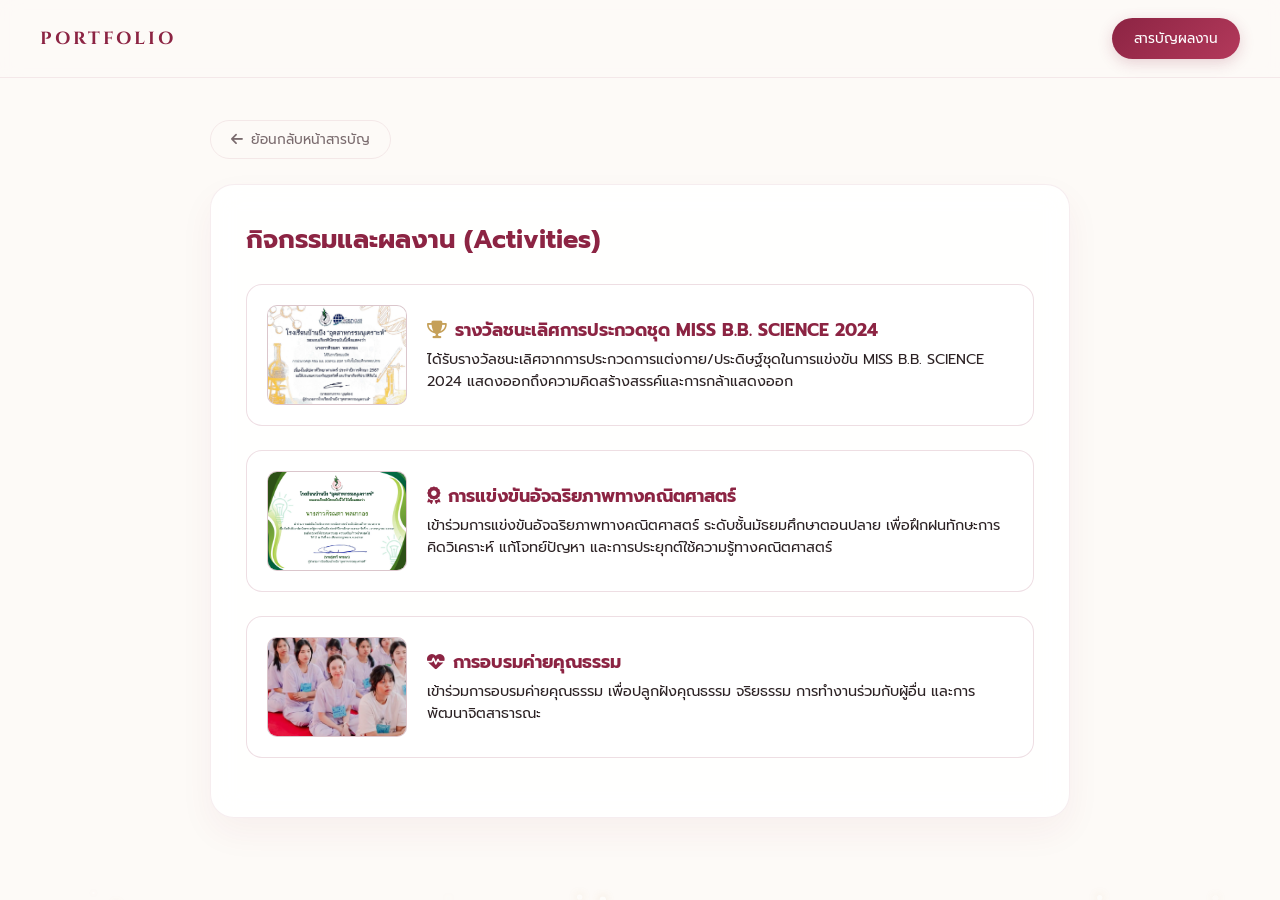
==== commit 3736bf68: "Update activities.html" ====
--- a/activities.html
+++ b/activities.html
@@ -66,7 +66,7 @@
                 <!-- กิจกรรมที่ 1 -->
                 <div class="activity-card">
                     <!-- บรรทัดที่ 42: แก้ไขชื่อไฟล์รูปภาพตรง src="..." -->
-                    <img src="https://via.placeholder.com/300x200?text=MISS+B.B.+SCIENCE" alt="MISS B.B. SCIENCE 2024" class="activity-img">
+                    <img src="1788760429156.jpg" alt="MISS B.B. SCIENCE 2024" class="activity-img">
                     <div class="activity-details">
                         <h3><i class="fa-solid fa-trophy" style="color: var(--accent-gold); margin-right: 8px;"></i>รางวัลชนะเลิศการประกวดชุด MISS B.B. SCIENCE 2024</h3>
                         <p>ได้รับรางวัลชนะเลิศจากการประกวดการแต่งกาย/ประดิษฐ์ชุดในการแข่งขัน MISS B.B. SCIENCE 2024 แสดงออกถึงความคิดสร้างสรรค์และการกล้าแสดงออก</p>
@@ -76,7 +76,7 @@
                 <!-- กิจกรรมที่ 2 -->
                 <div class="activity-card">
                     <!-- บรรทัดที่ 57: แก้ไขชื่อไฟล์รูปภาพตรง src="..." -->
-                    <img src="https://via.placeholder.com/300x200?text=Math+Competition" alt="แข่งอัจฉริยภาพทางคณิตศาสตร์" class="activity-img">
+                    <img src="1788760428894.jpg" alt="แข่งอัจฉริยภาพทางคณิตศาสตร์" class="activity-img">
                     <div class="activity-details">
                         <h3><i class="fa-solid fa-award" style="color: var(--primary); margin-right: 8px;"></i>การแข่งขันอัจฉริยภาพทางคณิตศาสตร์</h3>
                         <p>เข้าร่วมการแข่งขันอัจฉริยภาพทางคณิตศาสตร์ ระดับชั้นมัธยมศึกษาตอนปลาย เพื่อฝึกฝนทักษะการคิดวิเคราะห์ แก้โจทย์ปัญหา และการประยุกต์ใช้ความรู้ทางคณิตศาสตร์</p>
@@ -86,7 +86,7 @@
                 <!-- กิจกรรมที่ 3 -->
                 <div class="activity-card">
                     <!-- บรรทัดที่ 72: แก้ไขชื่อไฟล์รูปภาพตรง src="..." -->
-                    <img src="https://via.placeholder.com/300x200?text=Ethics+Camp" alt="ค่ายคุณธรรม" class="activity-img">
+                    <img src="1788760418533.jpg" alt="ค่ายคุณธรรม" class="activity-img">
                     <div class="activity-details">
                         <h3><i class="fa-solid fa-heart-pulse" style="color: var(--primary); margin-right: 8px;"></i>การอบรมค่ายคุณธรรม</h3>
                         <p>เข้าร่วมการอบรมค่ายคุณธรรม เพื่อปลูกฝังคุณธรรม จริยธรรม การทำงานร่วมกับผู้อื่น และการพัฒนาจิตสาธารณะ</p>
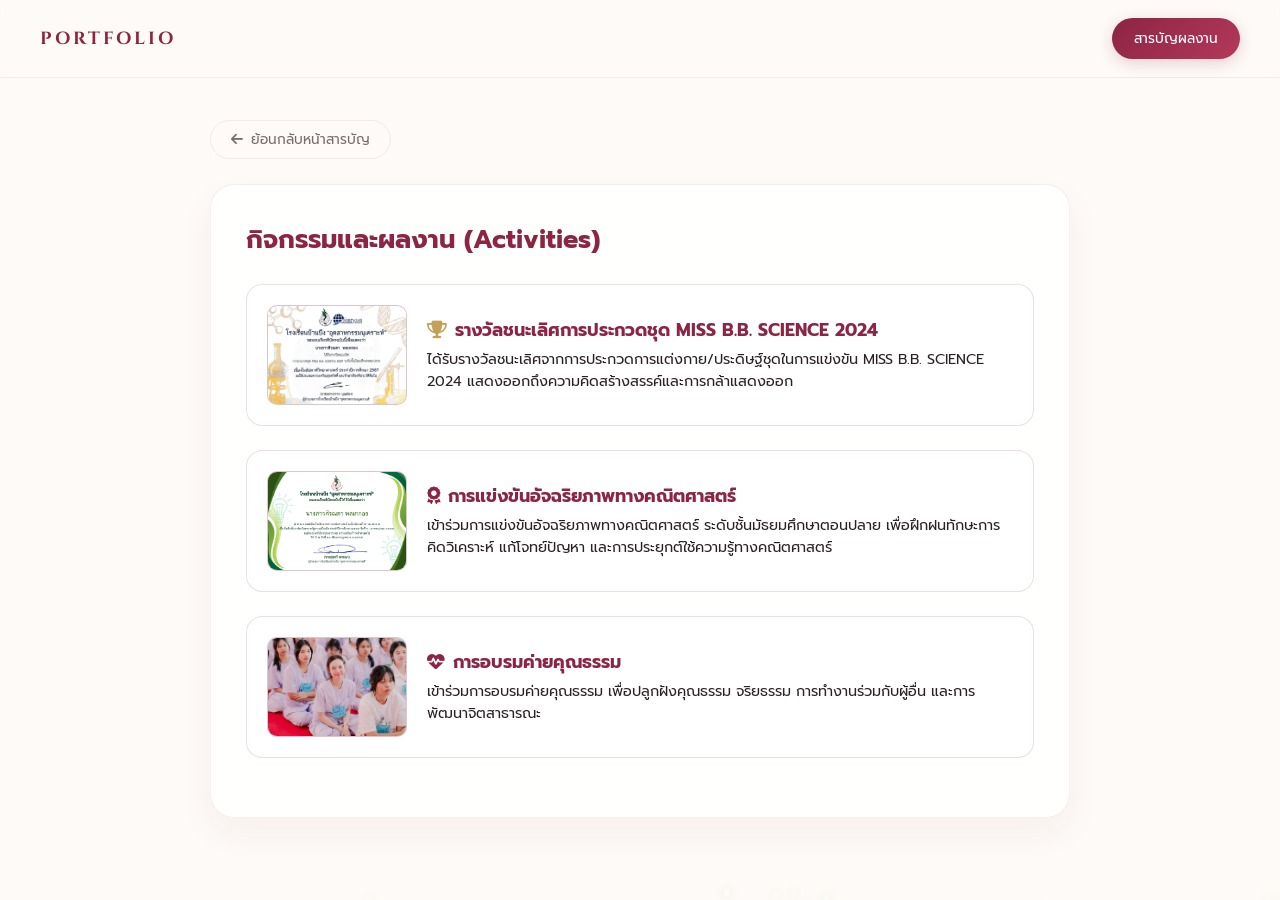
==== commit 3cb93960: "Update activities.html" ====
--- a/activities.html
+++ b/activities.html
@@ -26,6 +26,12 @@
             border: 1px solid rgba(140, 36, 67, 0.2);
             flex-shrink: 0;
             background-color: #eee;
+            cursor: pointer;
+            transition: transform 0.3s ease, box-shadow 0.3s ease;
+        }
+        .activity-img:hover {
+            transform: scale(1.05);
+            box-shadow: 0 8px 20px rgba(0, 0, 0, 0.15);
         }
         .activity-details h3 {
             font-size: 1.1rem;
@@ -37,6 +43,53 @@
             color: var(--text-main);
             line-height: 1.5;
         }
+
+        /* --- Modal ป๊อปอัพเต็มจอแบบ สมูท --- */
+        .image-modal {
+            display: none;
+            position: fixed;
+            z-index: 9999;
+            left: 0;
+            top: 0;
+            width: 100%;
+            height: 100%;
+            background-color: rgba(0, 0, 0, 0.85);
+            backdrop-filter: blur(8px);
+            justify-content: center;
+            align-items: center;
+            opacity: 0;
+            transition: opacity 0.35s ease;
+        }
+        .image-modal.show {
+            display: flex;
+            opacity: 1;
+        }
+        .modal-content {
+            max-width: 90%;
+            max-height: 85vh;
+            border-radius: 14px;
+            box-shadow: 0 10px 30px rgba(0, 0, 0, 0.5);
+            transform: scale(0.8);
+            transition: transform 0.35s cubic-bezier(0.175, 0.885, 0.32, 1.275);
+            object-fit: contain;
+        }
+        .image-modal.show .modal-content {
+            transform: scale(1);
+        }
+        .close-modal {
+            position: absolute;
+            top: 20px;
+            right: 30px;
+            color: #fff;
+            font-size: 32px;
+            font-weight: bold;
+            cursor: pointer;
+            transition: color 0.2s;
+        }
+        .close-modal:hover {
+            color: var(--accent-gold, #c5a059);
+        }
+
         @media (max-width: 600px) {
             .activity-card {
                 flex-direction: column;
@@ -65,8 +118,7 @@
                 
                 <!-- กิจกรรมที่ 1 -->
                 <div class="activity-card">
-                    <!-- บรรทัดที่ 42: แก้ไขชื่อไฟล์รูปภาพตรง src="..." -->
-                    <img src="1788760429156.jpg" alt="MISS B.B. SCIENCE 2024" class="activity-img">
+                    <img src="1788760429156.jpg" alt="MISS B.B. SCIENCE 2024" class="activity-img clickable-img">
                     <div class="activity-details">
                         <h3><i class="fa-solid fa-trophy" style="color: var(--accent-gold); margin-right: 8px;"></i>รางวัลชนะเลิศการประกวดชุด MISS B.B. SCIENCE 2024</h3>
                         <p>ได้รับรางวัลชนะเลิศจากการประกวดการแต่งกาย/ประดิษฐ์ชุดในการแข่งขัน MISS B.B. SCIENCE 2024 แสดงออกถึงความคิดสร้างสรรค์และการกล้าแสดงออก</p>
@@ -75,8 +127,7 @@
 
                 <!-- กิจกรรมที่ 2 -->
                 <div class="activity-card">
-                    <!-- บรรทัดที่ 57: แก้ไขชื่อไฟล์รูปภาพตรง src="..." -->
-                    <img src="1788760428894.jpg" alt="แข่งอัจฉริยภาพทางคณิตศาสตร์" class="activity-img">
+                    <img src="1788760428894.jpg" alt="แข่งอัจฉริยภาพทางคณิตศาสตร์" class="activity-img clickable-img">
                     <div class="activity-details">
                         <h3><i class="fa-solid fa-award" style="color: var(--primary); margin-right: 8px;"></i>การแข่งขันอัจฉริยภาพทางคณิตศาสตร์</h3>
                         <p>เข้าร่วมการแข่งขันอัจฉริยภาพทางคณิตศาสตร์ ระดับชั้นมัธยมศึกษาตอนปลาย เพื่อฝึกฝนทักษะการคิดวิเคราะห์ แก้โจทย์ปัญหา และการประยุกต์ใช้ความรู้ทางคณิตศาสตร์</p>
@@ -85,8 +136,7 @@
 
                 <!-- กิจกรรมที่ 3 -->
                 <div class="activity-card">
-                    <!-- บรรทัดที่ 72: แก้ไขชื่อไฟล์รูปภาพตรง src="..." -->
-                    <img src="1788760418533.jpg" alt="ค่ายคุณธรรม" class="activity-img">
+                    <img src="1788760418533.jpg" alt="ค่ายคุณธรรม" class="activity-img clickable-img">
                     <div class="activity-details">
                         <h3><i class="fa-solid fa-heart-pulse" style="color: var(--primary); margin-right: 8px;"></i>การอบรมค่ายคุณธรรม</h3>
                         <p>เข้าร่วมการอบรมค่ายคุณธรรม เพื่อปลูกฝังคุณธรรม จริยธรรม การทำงานร่วมกับผู้อื่น และการพัฒนาจิตสาธารณะ</p>
@@ -97,7 +147,14 @@
         </div>
     </div>
 
+    <!-- Modal สำหรับแสดงรูปเต็มจอ -->
+    <div id="imageModal" class="image-modal">
+        <span class="close-modal">&times;</span>
+        <img class="modal-content" id="imgFull">
+    </div>
+
     <script>
+        // Particle Background Effect
         const canvas = document.getElementById('particleCanvas');
         const ctx = canvas.getContext('2d');
         let particles = [];
@@ -112,6 +169,29 @@
         for (let i = 0; i < 45; i++) particles.push(new Particle());
         function animate() { ctx.clearRect(0, 0, canvas.width, canvas.height); particles.forEach(p => { p.update(); p.draw(); }); requestAnimationFrame(animate); }
         animate();
+
+        // Modal Fullscreen Script (กดแล้วรูปขยายเต็มจอแบบ สมูท)
+        const modal = document.getElementById('imageModal');
+        const modalImg = document.getElementById('imgFull');
+        const closeModal = document.querySelector('.close-modal');
+
+        document.querySelectorAll('.clickable-img').forEach(img => {
+            img.addEventListener('click', function() {
+                modal.style.display = 'flex';
+                setTimeout(() => { modal.classList.add('show'); }, 10);
+                modalImg.src = this.src;
+            });
+        });
+
+        function hideModal() {
+            modal.classList.remove('show');
+            setTimeout(() => { modal.style.display = 'none'; }, 350);
+        }
+
+        closeModal.addEventListener('click', hideModal);
+        modal.addEventListener('click', function(e) {
+            if (e.target === modal) hideModal();
+        });
     </script>
 </body>
 </html>
